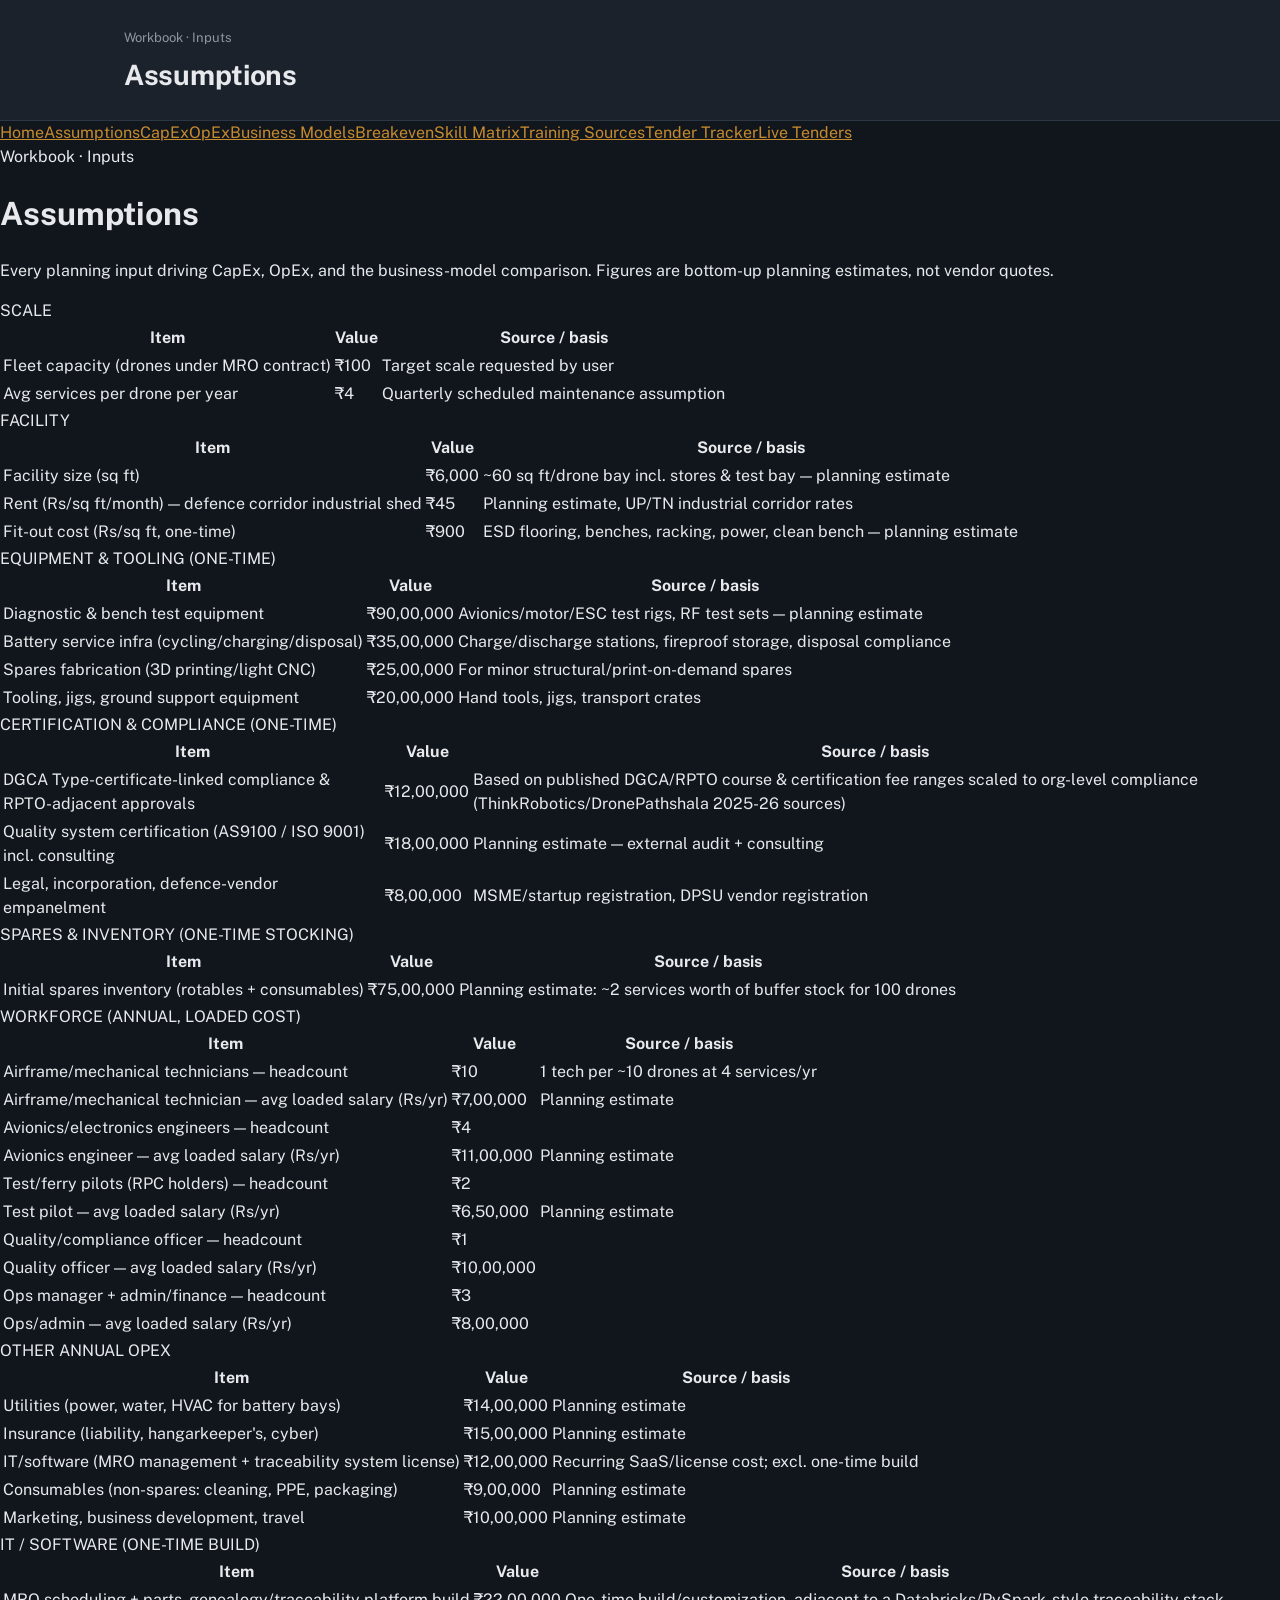
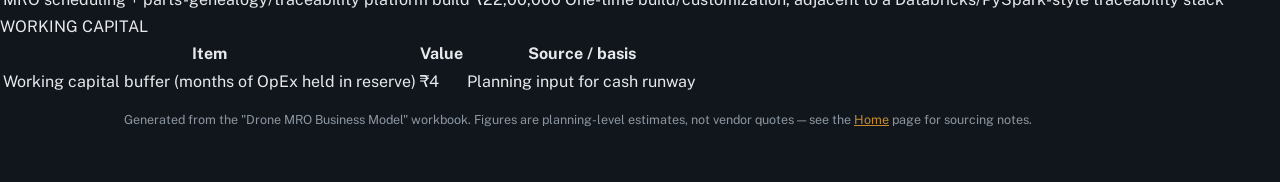
==== assumptions.html @ a05f254a "Add files via upload" ====
<!DOCTYPE html>
<html lang="en">
<head>
<meta charset="UTF-8">
<meta name="viewport" content="width=device-width, initial-scale=1.0">
<title>Assumptions — Drone MRO Business Model</title>
<link rel="preconnect" href="https://fonts.googleapis.com">
<link rel="preconnect" href="https://fonts.gstatic.com" crossorigin>
<link href="https://fonts.googleapis.com/css2?family=JetBrains+Mono:wght@400;500;700&family=Public+Sans:wght@400;500;600;700&display=swap" rel="stylesheet">
<link rel="stylesheet" href="assets/style.css">
</head>
<body>
<header class="masthead">
  <div class="masthead__inner">
    <div class="masthead__title">
      <span class="masthead__eyebrow">Workbook · Inputs</span>
      <h1>Assumptions</h1>
    </div>
  </div>
</header>
<nav class="site-nav" aria-label="Site sections">
  <div class="site-nav__inner">
    <a href="index.html">Home</a><a href="assumptions.html" class="is-current">Assumptions</a><a href="capex.html">CapEx</a><a href="opex.html">OpEx</a><a href="business-models.html">Business Models</a><a href="breakeven.html">Breakeven</a><a href="skill-matrix.html">Skill Matrix</a><a href="training-sources.html">Training Sources</a><a href="tender-tracker.html">Tender Tracker</a><a href="tenders.html">Live Tenders</a>
  </div>
</nav>
<main class="page">
<div class="page-hero">
  <span class="page-hero__eyebrow">Workbook &middot; Inputs</span>
  <h1>Assumptions</h1>
  <p>Every planning input driving CapEx, OpEx, and the business-model comparison. Figures are bottom-up planning estimates, not vendor quotes.</p>
</div>
<div class="section-heading">SCALE</div>
<div class="data-table-wrap"><table class="data-table"><thead><tr><th>Item</th><th class="num">Value</th><th>Source / basis</th></tr></thead><tbody>
<tr><td>Fleet capacity (drones under MRO contract)</td><td class="num">₹100</td><td class="note">Target scale requested by user</td></tr>
<tr><td>Avg services per drone per year</td><td class="num">₹4</td><td class="note">Quarterly scheduled maintenance assumption</td></tr>
</tbody></table></div>
<div class="section-heading">FACILITY</div>
<div class="data-table-wrap"><table class="data-table"><thead><tr><th>Item</th><th class="num">Value</th><th>Source / basis</th></tr></thead><tbody>
<tr><td>Facility size (sq ft)</td><td class="num">₹6,000</td><td class="note">~60 sq ft/drone bay incl. stores & test bay — planning estimate</td></tr>
<tr><td>Rent (Rs/sq ft/month) — defence corridor industrial shed</td><td class="num">₹45</td><td class="note">Planning estimate, UP/TN industrial corridor rates</td></tr>
<tr><td>Fit-out cost (Rs/sq ft, one-time)</td><td class="num">₹900</td><td class="note">ESD flooring, benches, racking, power, clean bench — planning estimate</td></tr>
</tbody></table></div>
<div class="section-heading">EQUIPMENT & TOOLING (ONE-TIME)</div>
<div class="data-table-wrap"><table class="data-table"><thead><tr><th>Item</th><th class="num">Value</th><th>Source / basis</th></tr></thead><tbody>
<tr><td>Diagnostic & bench test equipment</td><td class="num">₹90,00,000</td><td class="note">Avionics/motor/ESC test rigs, RF test sets — planning estimate</td></tr>
<tr><td>Battery service infra (cycling/charging/disposal)</td><td class="num">₹35,00,000</td><td class="note">Charge/discharge stations, fireproof storage, disposal compliance</td></tr>
<tr><td>Spares fabrication (3D printing/light CNC)</td><td class="num">₹25,00,000</td><td class="note">For minor structural/print-on-demand spares</td></tr>
<tr><td>Tooling, jigs, ground support equipment</td><td class="num">₹20,00,000</td><td class="note">Hand tools, jigs, transport crates</td></tr>
</tbody></table></div>
<div class="section-heading">CERTIFICATION & COMPLIANCE (ONE-TIME)</div>
<div class="data-table-wrap"><table class="data-table"><thead><tr><th>Item</th><th class="num">Value</th><th>Source / basis</th></tr></thead><tbody>
<tr><td>DGCA Type-certificate-linked compliance & RPTO-adjacent approvals</td><td class="num">₹12,00,000</td><td class="note">Based on published DGCA/RPTO course & certification fee ranges scaled to org-level compliance (ThinkRobotics/DronePathshala 2025-26 sources)</td></tr>
<tr><td>Quality system certification (AS9100 / ISO 9001) incl. consulting</td><td class="num">₹18,00,000</td><td class="note">Planning estimate — external audit + consulting</td></tr>
<tr><td>Legal, incorporation, defence-vendor empanelment</td><td class="num">₹8,00,000</td><td class="note">MSME/startup registration, DPSU vendor registration</td></tr>
</tbody></table></div>
<div class="section-heading">SPARES & INVENTORY (ONE-TIME STOCKING)</div>
<div class="data-table-wrap"><table class="data-table"><thead><tr><th>Item</th><th class="num">Value</th><th>Source / basis</th></tr></thead><tbody>
<tr><td>Initial spares inventory (rotables + consumables)</td><td class="num">₹75,00,000</td><td class="note">Planning estimate: ~2 services worth of buffer stock for 100 drones</td></tr>
</tbody></table></div>
<div class="section-heading">WORKFORCE (ANNUAL, LOADED COST)</div>
<div class="data-table-wrap"><table class="data-table"><thead><tr><th>Item</th><th class="num">Value</th><th>Source / basis</th></tr></thead><tbody>
<tr><td>Airframe/mechanical technicians — headcount</td><td class="num">₹10</td><td class="note">1 tech per ~10 drones at 4 services/yr</td></tr>
<tr><td>Airframe/mechanical technician — avg loaded salary (Rs/yr)</td><td class="num">₹7,00,000</td><td class="note">Planning estimate</td></tr>
<tr><td>Avionics/electronics engineers — headcount</td><td class="num">₹4</td><td class="note"></td></tr>
<tr><td>Avionics engineer — avg loaded salary (Rs/yr)</td><td class="num">₹11,00,000</td><td class="note">Planning estimate</td></tr>
<tr><td>Test/ferry pilots (RPC holders) — headcount</td><td class="num">₹2</td><td class="note"></td></tr>
<tr><td>Test pilot — avg loaded salary (Rs/yr)</td><td class="num">₹6,50,000</td><td class="note">Planning estimate</td></tr>
<tr><td>Quality/compliance officer — headcount</td><td class="num">₹1</td><td class="note"></td></tr>
<tr><td>Quality officer — avg loaded salary (Rs/yr)</td><td class="num">₹10,00,000</td><td class="note"></td></tr>
<tr><td>Ops manager + admin/finance — headcount</td><td class="num">₹3</td><td class="note"></td></tr>
<tr><td>Ops/admin — avg loaded salary (Rs/yr)</td><td class="num">₹8,00,000</td><td class="note"></td></tr>
</tbody></table></div>
<div class="section-heading">OTHER ANNUAL OPEX</div>
<div class="data-table-wrap"><table class="data-table"><thead><tr><th>Item</th><th class="num">Value</th><th>Source / basis</th></tr></thead><tbody>
<tr><td>Utilities (power, water, HVAC for battery bays)</td><td class="num">₹14,00,000</td><td class="note">Planning estimate</td></tr>
<tr><td>Insurance (liability, hangarkeeper's, cyber)</td><td class="num">₹15,00,000</td><td class="note">Planning estimate</td></tr>
<tr><td>IT/software (MRO management + traceability system license)</td><td class="num">₹12,00,000</td><td class="note">Recurring SaaS/license cost; excl. one-time build</td></tr>
<tr><td>Consumables (non-spares: cleaning, PPE, packaging)</td><td class="num">₹9,00,000</td><td class="note">Planning estimate</td></tr>
<tr><td>Marketing, business development, travel</td><td class="num">₹10,00,000</td><td class="note">Planning estimate</td></tr>
</tbody></table></div>
<div class="section-heading">IT / SOFTWARE (ONE-TIME BUILD)</div>
<div class="data-table-wrap"><table class="data-table"><thead><tr><th>Item</th><th class="num">Value</th><th>Source / basis</th></tr></thead><tbody>
<tr><td>MRO scheduling + parts-genealogy/traceability platform build</td><td class="num">₹22,00,000</td><td class="note">One-time build/customization, adjacent to a Databricks/PySpark-style traceability stack</td></tr>
</tbody></table></div>
<div class="section-heading">WORKING CAPITAL</div>
<div class="data-table-wrap"><table class="data-table"><thead><tr><th>Item</th><th class="num">Value</th><th>Source / basis</th></tr></thead><tbody>
<tr><td>Working capital buffer (months of OpEx held in reserve)</td><td class="num">₹4</td><td class="note">Planning input for cash runway</td></tr>
</tbody></table></div>
</main>
<footer class="site-footer">
  <p>Generated from the "Drone MRO Business Model" workbook. Figures are planning-level estimates, not vendor quotes &mdash; see the <a href="index.html">Home</a> page for sourcing notes.</p>
</footer>
</body>
</html>
---- assets/style.css ----
:root {
  --bg: #10161C;
  --panel: #1B222B;
  --panel-raised: #212A34;
  --border: #2C3743;
  --text: #E7E9EC;
  --text-muted: #8D96A0;
  --amber: #C68A2E;
  --amber-soft: rgba(198, 138, 46, 0.14);
  --teal: #3E8073;
  --teal-soft: rgba(62, 128, 115, 0.16);
  --coral: #B85450;
  --coral-soft: rgba(184, 84, 80, 0.16);
  --font-body: 'Public Sans', -apple-system, sans-serif;
  --font-mono: 'JetBrains Mono', ui-monospace, monospace;
  --radius: 4px;
}

* { box-sizing: border-box; }

@media (prefers-reduced-motion: reduce) {
  * { animation: none !important; transition: none !important; }
}

body {
  margin: 0;
  background: var(--bg);
  color: var(--text);
  font-family: var(--font-body);
  line-height: 1.5;
  -webkit-font-smoothing: antialiased;
}

a { color: var(--amber); }
a:focus-visible, button:focus-visible, input:focus-visible {
  outline: 2px solid var(--amber);
  outline-offset: 2px;
}

/* Masthead */
.masthead {
  border-bottom: 1px solid var(--border);
  background: var(--panel);
}
.masthead__inner {
  max-width: 1080px;
  margin: 0 auto;
  padding: 28px 24px 24px;
  display: flex;
  justify-content: space-between;
  align-items: flex-end;
  flex-wrap: wrap;
  gap: 12px;
}
.masthead__eyebrow {
  display: block;
  font-size: 13px;
  color: var(--text-muted);
  margin-bottom: 6px;
}
.masthead h1 {
  margin: 0;
  font-size: 28px;
  font-weight: 700;
  letter-spacing: -0.01em;
}
.masthead__sync {
  text-align: right;
  font-family: var(--font-mono);
}
.masthead__sync-label {
  display: block;
  font-size: 11px;
  color: var(--text-muted);
}
.masthead__sync-value {
  font-size: 14px;
  color: var(--text);
}

/* Counts */
.counts { background: var(--bg); }
.counts__inner {
  max-width: 1080px;
  margin: 0 auto;
  padding: 24px 24px 8px;
  display: grid;
  grid-template-columns: repeat(3, 1fr);
  gap: 16px;
}
.count-block {
  background: var(--panel);
  border: 1px solid var(--border);
  border-radius: var(--radius);
  padding: 18px 20px;
  border-left: 3px solid var(--border);
}
.count-block--amber { border-left-color: var(--amber); }
.count-block--coral { border-left-color: var(--coral); }
.count-block__number {
  display: block;
  font-family: var(--font-mono);
  font-size: 34px;
  font-weight: 700;
  line-height: 1;
}
.count-block__label {
  display: block;
  margin-top: 6px;
  font-size: 13px;
  color: var(--text-muted);
}

/* Board */
.board {
  max-width: 1080px;
  margin: 0 auto;
  padding: 16px 24px 48px;
}
.board__controls {
  display: flex;
  gap: 12px;
  flex-wrap: wrap;
  margin: 16px 0;
}
.board__search {
  flex: 1 1 260px;
  background: var(--panel);
  border: 1px solid var(--border);
  border-radius: var(--radius);
  color: var(--text);
  padding: 10px 12px;
  font-family: var(--font-body);
  font-size: 14px;
}
.board__search::placeholder { color: var(--text-muted); }
.board__filters {
  display: flex;
  gap: 6px;
}
.filter-btn {
  background: var(--panel);
  border: 1px solid var(--border);
  color: var(--text-muted);
  border-radius: var(--radius);
  padding: 9px 14px;
  font-family: var(--font-body);
  font-size: 13px;
  cursor: pointer;
}
.filter-btn:hover { color: var(--text); }
.filter-btn.is-active {
  background: var(--amber-soft);
  border-color: var(--amber);
  color: var(--amber);
}

.board__table-wrap {
  background: var(--panel);
  border: 1px solid var(--border);
  border-radius: var(--radius);
  overflow: hidden;
}
.board__table {
  width: 100%;
  border-collapse: collapse;
  font-size: 14px;
}
.board__table thead th {
  text-align: left;
  font-weight: 600;
  color: var(--text-muted);
  font-size: 12px;
  padding: 12px 16px;
  border-bottom: 1px solid var(--border);
  background: var(--panel-raised);
}
.board__table tbody td {
  padding: 14px 16px;
  border-bottom: 1px solid var(--border);
  vertical-align: top;
}
.board__table tbody tr:last-child td { border-bottom: none; }
.board__table tbody tr:hover { background: var(--panel-raised); }

.status-dot {
  display: inline-flex;
  align-items: center;
  gap: 7px;
  font-size: 12px;
  font-family: var(--font-mono);
}
.status-dot::before {
  content: "";
  width: 8px;
  height: 8px;
  border-radius: 50%;
  background: var(--text-muted);
}
.status-dot--active::before { background: var(--teal); }
.status-dot--active { color: var(--teal); }
.status-dot--closing-soon::before { background: var(--coral); }
.status-dot--closing-soon { color: var(--coral); }
.status-dot--closed::before { background: var(--text-muted); }
.status-dot--closed { color: var(--text-muted); }

.tender-id { font-family: var(--font-mono); font-size: 13px; color: var(--text-muted); }
.tender-title { font-weight: 500; }
.tender-closes { font-family: var(--font-mono); font-size: 13px; }
.tender-link { font-family: var(--font-mono); font-size: 12px; }

.empty-state {
  padding: 48px 24px;
  text-align: center;
}
.empty-state__title { font-weight: 600; margin: 0 0 6px; }
.empty-state__body { color: var(--text-muted); margin: 0; font-size: 14px; }
.empty-state code {
  font-family: var(--font-mono);
  background: var(--panel-raised);
  padding: 2px 6px;
  border-radius: 3px;
}

.site-footer {
  max-width: 1080px;
  margin: 0 auto;
  padding: 0 24px 40px;
  color: var(--text-muted);
  font-size: 12.5px;
  line-height: 1.6;
}

/* Mobile */
@media (max-width: 720px) {
  .counts__inner { grid-template-columns: 1fr; }
  .board__table thead { display: none; }
  .board__table, .board__table tbody, .board__table tr, .board__table td {
    display: block;
    width: 100%;
  }
  .board__table tbody tr {
    padding: 14px 16px;
    border-bottom: 1px solid var(--border);
  }
  .board__table tbody td {
    border-bottom: none;
    padding: 4px 0;
  }
  .board__table tbody td::before {
    content: attr(data-label);
    display: block;
    font-size: 11px;
    color: var(--text-muted);
    margin-bottom: 2px;
  }
}
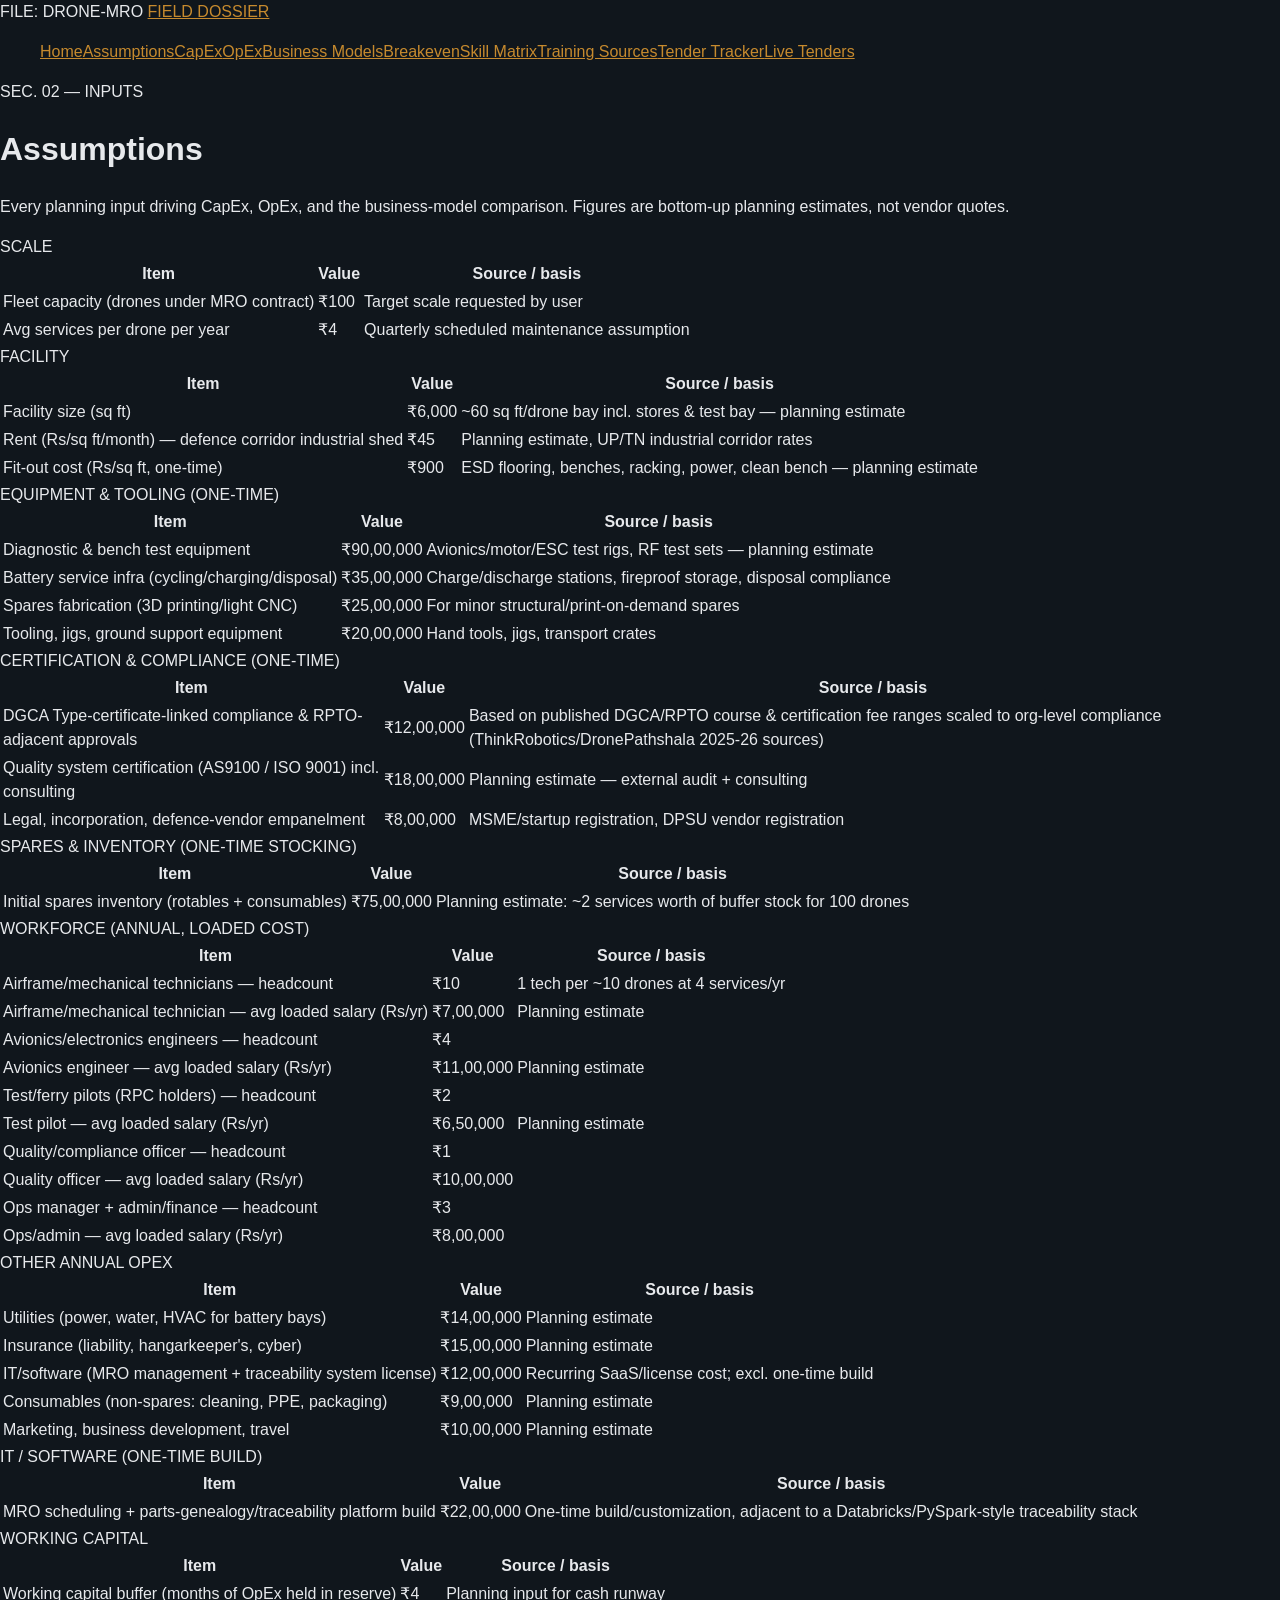
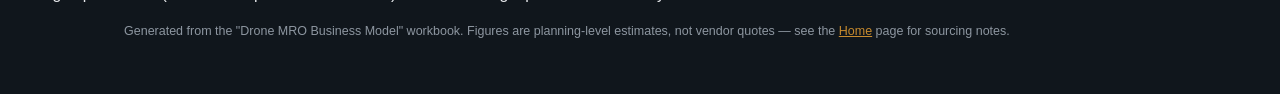
==== commit bd6bad48: "Add files via upload" ====
--- a/assumptions.html
+++ b/assumptions.html
@@ -3,29 +3,27 @@
 <head>
 <meta charset="UTF-8">
 <meta name="viewport" content="width=device-width, initial-scale=1.0">
-<title>Assumptions — Drone MRO Business Model</title>
+<title>Assumptions — Drone MRO Field Dossier</title>
 <link rel="preconnect" href="https://fonts.googleapis.com">
 <link rel="preconnect" href="https://fonts.gstatic.com" crossorigin>
-<link href="https://fonts.googleapis.com/css2?family=JetBrains+Mono:wght@400;500;700&family=Public+Sans:wght@400;500;600;700&display=swap" rel="stylesheet">
+<link href="https://fonts.googleapis.com/css2?family=Space+Mono:wght@400;700&family=Source+Serif+4:wght@400;500;600;700&display=swap" rel="stylesheet">
 <link rel="stylesheet" href="assets/style.css">
 </head>
 <body>
-<header class="masthead">
-  <div class="masthead__inner">
-    <div class="masthead__title">
-      <span class="masthead__eyebrow">Workbook · Inputs</span>
-      <h1>Assumptions</h1>
-    </div>
+<div class="shell">
+<aside class="sidebar">
+  <div class="brand">
+    <span class="brand__eyebrow">FILE: DRONE-MRO</span>
+    <a href="index.html" class="brand__name">FIELD DOSSIER</a>
   </div>
-</header>
-<nav class="site-nav" aria-label="Site sections">
-  <div class="site-nav__inner">
+  <ul class="navlist">
     <a href="index.html">Home</a><a href="assumptions.html" class="is-current">Assumptions</a><a href="capex.html">CapEx</a><a href="opex.html">OpEx</a><a href="business-models.html">Business Models</a><a href="breakeven.html">Breakeven</a><a href="skill-matrix.html">Skill Matrix</a><a href="training-sources.html">Training Sources</a><a href="tender-tracker.html">Tender Tracker</a><a href="tenders.html">Live Tenders</a>
-  </div>
-</nav>
-<main class="page">
+  </ul>
+</aside>
+  <div class="main-wrap">
+    <main class="page">
 <div class="page-hero">
-  <span class="page-hero__eyebrow">Workbook &middot; Inputs</span>
+  <span class="page-hero__eyebrow">SEC. 02 &mdash; INPUTS</span>
   <h1>Assumptions</h1>
   <p>Every planning input driving CapEx, OpEx, and the business-model comparison. Figures are bottom-up planning estimates, not vendor quotes.</p>
 </div>
@@ -86,9 +84,11 @@
 <div class="data-table-wrap"><table class="data-table"><thead><tr><th>Item</th><th class="num">Value</th><th>Source / basis</th></tr></thead><tbody>
 <tr><td>Working capital buffer (months of OpEx held in reserve)</td><td class="num">₹4</td><td class="note">Planning input for cash runway</td></tr>
 </tbody></table></div>
-</main>
-<footer class="site-footer">
+    </main>
+    <footer class="site-footer">
   <p>Generated from the "Drone MRO Business Model" workbook. Figures are planning-level estimates, not vendor quotes &mdash; see the <a href="index.html">Home</a> page for sourcing notes.</p>
 </footer>
+  </div>
+</div>
 </body>
 </html>
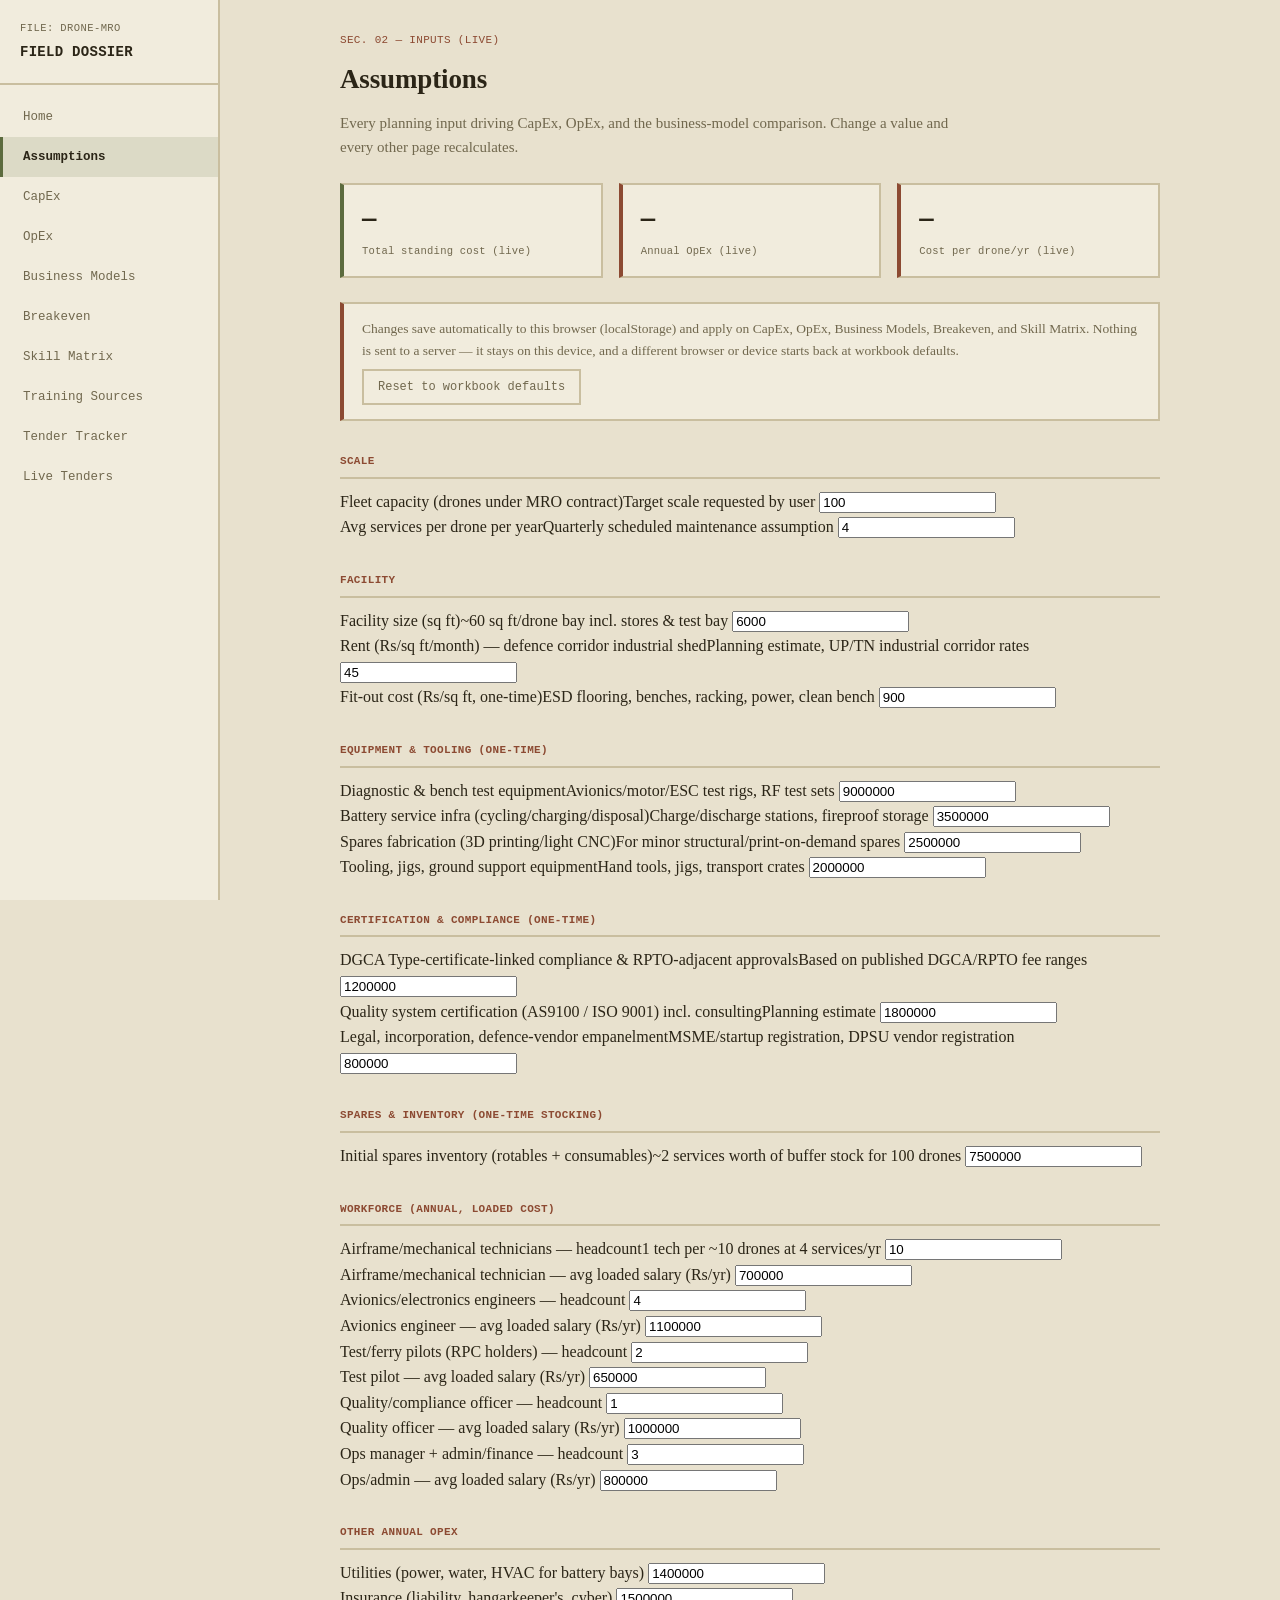
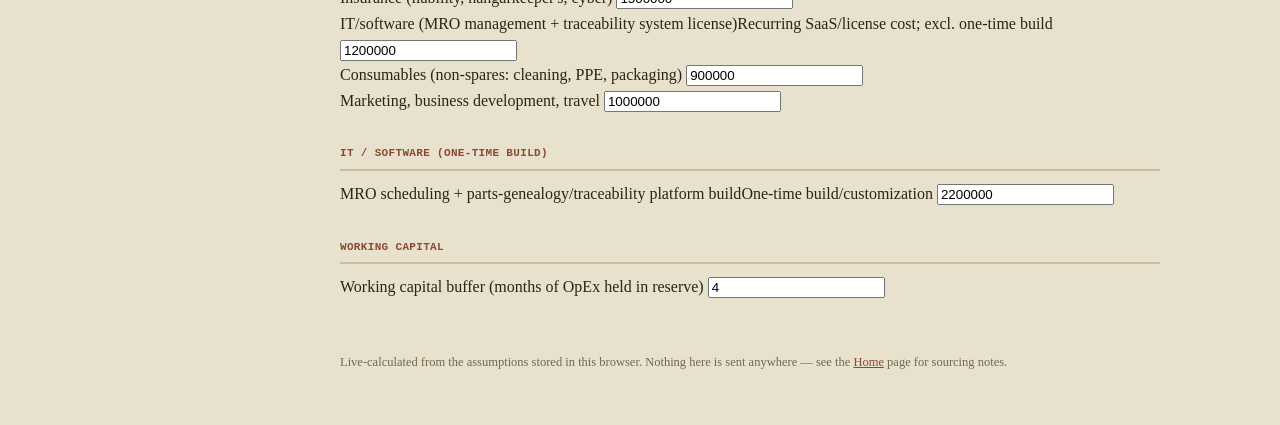
==== commit 1f567988: "Add files via upload" ====
--- a/assumptions.html
+++ b/assumptions.html
@@ -9,7 +9,7 @@
 <link href="https://fonts.googleapis.com/css2?family=Space+Mono:wght@400;700&family=Source+Serif+4:wght@400;500;600;700&display=swap" rel="stylesheet">
 <link rel="stylesheet" href="assets/style.css">
 </head>
-<body>
+<body data-page="assumptions">
 <div class="shell">
 <aside class="sidebar">
   <div class="brand">
@@ -23,72 +23,158 @@
   <div class="main-wrap">
     <main class="page">
 <div class="page-hero">
-  <span class="page-hero__eyebrow">SEC. 02 &mdash; INPUTS</span>
+  <span class="page-hero__eyebrow">SEC. 02 — INPUTS (LIVE)</span>
   <h1>Assumptions</h1>
-  <p>Every planning input driving CapEx, OpEx, and the business-model comparison. Figures are bottom-up planning estimates, not vendor quotes.</p>
+  <p>Every planning input driving CapEx, OpEx, and the business-model comparison. Change a value and every other page recalculates.</p>
 </div>
+
+<div class="metric-strip">
+  <div class="metric">
+    <span class="metric__value" id="previewStanding">&mdash;</span>
+    <span class="metric__label">Total standing cost (live)</span>
+  </div>
+  <div class="metric metric--teal">
+    <span class="metric__value" id="previewOpex">&mdash;</span>
+    <span class="metric__label">Annual OpEx (live)</span>
+  </div>
+  <div class="metric metric--coral">
+    <span class="metric__value" id="previewPerDrone">&mdash;</span>
+    <span class="metric__label">Cost per drone/yr (live)</span>
+  </div>
+</div>
+
+<div class="callout">
+  <p>Changes save automatically to this browser (localStorage) and apply on CapEx, OpEx, Business Models, Breakeven, and Skill Matrix. Nothing is sent to a server &mdash; it stays on this device, and a different browser or device starts back at workbook defaults.</p>
+  <p><button id="resetBtn" class="filter-btn" type="button">Reset to workbook defaults</button></p>
+</div>
+
 <div class="section-heading">SCALE</div>
-<div class="data-table-wrap"><table class="data-table"><thead><tr><th>Item</th><th class="num">Value</th><th>Source / basis</th></tr></thead><tbody>
-<tr><td>Fleet capacity (drones under MRO contract)</td><td class="num">₹100</td><td class="note">Target scale requested by user</td></tr>
-<tr><td>Avg services per drone per year</td><td class="num">₹4</td><td class="note">Quarterly scheduled maintenance assumption</td></tr>
-</tbody></table></div>
-<div class="section-heading">FACILITY</div>
-<div class="data-table-wrap"><table class="data-table"><thead><tr><th>Item</th><th class="num">Value</th><th>Source / basis</th></tr></thead><tbody>
-<tr><td>Facility size (sq ft)</td><td class="num">₹6,000</td><td class="note">~60 sq ft/drone bay incl. stores & test bay — planning estimate</td></tr>
-<tr><td>Rent (Rs/sq ft/month) — defence corridor industrial shed</td><td class="num">₹45</td><td class="note">Planning estimate, UP/TN industrial corridor rates</td></tr>
-<tr><td>Fit-out cost (Rs/sq ft, one-time)</td><td class="num">₹900</td><td class="note">ESD flooring, benches, racking, power, clean bench — planning estimate</td></tr>
-</tbody></table></div>
-<div class="section-heading">EQUIPMENT & TOOLING (ONE-TIME)</div>
-<div class="data-table-wrap"><table class="data-table"><thead><tr><th>Item</th><th class="num">Value</th><th>Source / basis</th></tr></thead><tbody>
-<tr><td>Diagnostic & bench test equipment</td><td class="num">₹90,00,000</td><td class="note">Avionics/motor/ESC test rigs, RF test sets — planning estimate</td></tr>
-<tr><td>Battery service infra (cycling/charging/disposal)</td><td class="num">₹35,00,000</td><td class="note">Charge/discharge stations, fireproof storage, disposal compliance</td></tr>
-<tr><td>Spares fabrication (3D printing/light CNC)</td><td class="num">₹25,00,000</td><td class="note">For minor structural/print-on-demand spares</td></tr>
-<tr><td>Tooling, jigs, ground support equipment</td><td class="num">₹20,00,000</td><td class="note">Hand tools, jigs, transport crates</td></tr>
-</tbody></table></div>
-<div class="section-heading">CERTIFICATION & COMPLIANCE (ONE-TIME)</div>
-<div class="data-table-wrap"><table class="data-table"><thead><tr><th>Item</th><th class="num">Value</th><th>Source / basis</th></tr></thead><tbody>
-<tr><td>DGCA Type-certificate-linked compliance & RPTO-adjacent approvals</td><td class="num">₹12,00,000</td><td class="note">Based on published DGCA/RPTO course & certification fee ranges scaled to org-level compliance (ThinkRobotics/DronePathshala 2025-26 sources)</td></tr>
-<tr><td>Quality system certification (AS9100 / ISO 9001) incl. consulting</td><td class="num">₹18,00,000</td><td class="note">Planning estimate — external audit + consulting</td></tr>
-<tr><td>Legal, incorporation, defence-vendor empanelment</td><td class="num">₹8,00,000</td><td class="note">MSME/startup registration, DPSU vendor registration</td></tr>
-</tbody></table></div>
-<div class="section-heading">SPARES & INVENTORY (ONE-TIME STOCKING)</div>
-<div class="data-table-wrap"><table class="data-table"><thead><tr><th>Item</th><th class="num">Value</th><th>Source / basis</th></tr></thead><tbody>
-<tr><td>Initial spares inventory (rotables + consumables)</td><td class="num">₹75,00,000</td><td class="note">Planning estimate: ~2 services worth of buffer stock for 100 drones</td></tr>
-</tbody></table></div>
-<div class="section-heading">WORKFORCE (ANNUAL, LOADED COST)</div>
-<div class="data-table-wrap"><table class="data-table"><thead><tr><th>Item</th><th class="num">Value</th><th>Source / basis</th></tr></thead><tbody>
-<tr><td>Airframe/mechanical technicians — headcount</td><td class="num">₹10</td><td class="note">1 tech per ~10 drones at 4 services/yr</td></tr>
-<tr><td>Airframe/mechanical technician — avg loaded salary (Rs/yr)</td><td class="num">₹7,00,000</td><td class="note">Planning estimate</td></tr>
-<tr><td>Avionics/electronics engineers — headcount</td><td class="num">₹4</td><td class="note"></td></tr>
-<tr><td>Avionics engineer — avg loaded salary (Rs/yr)</td><td class="num">₹11,00,000</td><td class="note">Planning estimate</td></tr>
-<tr><td>Test/ferry pilots (RPC holders) — headcount</td><td class="num">₹2</td><td class="note"></td></tr>
-<tr><td>Test pilot — avg loaded salary (Rs/yr)</td><td class="num">₹6,50,000</td><td class="note">Planning estimate</td></tr>
-<tr><td>Quality/compliance officer — headcount</td><td class="num">₹1</td><td class="note"></td></tr>
-<tr><td>Quality officer — avg loaded salary (Rs/yr)</td><td class="num">₹10,00,000</td><td class="note"></td></tr>
-<tr><td>Ops manager + admin/finance — headcount</td><td class="num">₹3</td><td class="note"></td></tr>
-<tr><td>Ops/admin — avg loaded salary (Rs/yr)</td><td class="num">₹8,00,000</td><td class="note"></td></tr>
-</tbody></table></div>
-<div class="section-heading">OTHER ANNUAL OPEX</div>
-<div class="data-table-wrap"><table class="data-table"><thead><tr><th>Item</th><th class="num">Value</th><th>Source / basis</th></tr></thead><tbody>
-<tr><td>Utilities (power, water, HVAC for battery bays)</td><td class="num">₹14,00,000</td><td class="note">Planning estimate</td></tr>
-<tr><td>Insurance (liability, hangarkeeper's, cyber)</td><td class="num">₹15,00,000</td><td class="note">Planning estimate</td></tr>
-<tr><td>IT/software (MRO management + traceability system license)</td><td class="num">₹12,00,000</td><td class="note">Recurring SaaS/license cost; excl. one-time build</td></tr>
-<tr><td>Consumables (non-spares: cleaning, PPE, packaging)</td><td class="num">₹9,00,000</td><td class="note">Planning estimate</td></tr>
-<tr><td>Marketing, business development, travel</td><td class="num">₹10,00,000</td><td class="note">Planning estimate</td></tr>
-</tbody></table></div>
-<div class="section-heading">IT / SOFTWARE (ONE-TIME BUILD)</div>
-<div class="data-table-wrap"><table class="data-table"><thead><tr><th>Item</th><th class="num">Value</th><th>Source / basis</th></tr></thead><tbody>
-<tr><td>MRO scheduling + parts-genealogy/traceability platform build</td><td class="num">₹22,00,000</td><td class="note">One-time build/customization, adjacent to a Databricks/PySpark-style traceability stack</td></tr>
-</tbody></table></div>
-<div class="section-heading">WORKING CAPITAL</div>
-<div class="data-table-wrap"><table class="data-table"><thead><tr><th>Item</th><th class="num">Value</th><th>Source / basis</th></tr></thead><tbody>
-<tr><td>Working capital buffer (months of OpEx held in reserve)</td><td class="num">₹4</td><td class="note">Planning input for cash runway</td></tr>
-</tbody></table></div>
+    <div class="field-group">
+      <div class="field-row">
+        <label for="capacity">Fleet capacity (drones under MRO contract)<span class="field-note">Target scale requested by user</span></label>
+        <input type="number" id="capacity" data-key="capacity" value="100" step="any">
+      </div><div class="field-row">
+        <label for="servicesPerYear">Avg services per drone per year<span class="field-note">Quarterly scheduled maintenance assumption</span></label>
+        <input type="number" id="servicesPerYear" data-key="servicesPerYear" value="4" step="any">
+      </div>
+    </div><div class="section-heading">FACILITY</div>
+    <div class="field-group">
+      <div class="field-row">
+        <label for="facilitySqft">Facility size (sq ft)<span class="field-note">~60 sq ft/drone bay incl. stores & test bay</span></label>
+        <input type="number" id="facilitySqft" data-key="facilitySqft" value="6000" step="any">
+      </div><div class="field-row">
+        <label for="rentPsf">Rent (Rs/sq ft/month) — defence corridor industrial shed<span class="field-note">Planning estimate, UP/TN industrial corridor rates</span></label>
+        <input type="number" id="rentPsf" data-key="rentPsf" value="45" step="any">
+      </div><div class="field-row">
+        <label for="fitoutPsf">Fit-out cost (Rs/sq ft, one-time)<span class="field-note">ESD flooring, benches, racking, power, clean bench</span></label>
+        <input type="number" id="fitoutPsf" data-key="fitoutPsf" value="900" step="any">
+      </div>
+    </div><div class="section-heading">EQUIPMENT & TOOLING (ONE-TIME)</div>
+    <div class="field-group">
+      <div class="field-row">
+        <label for="diagEquip">Diagnostic & bench test equipment<span class="field-note">Avionics/motor/ESC test rigs, RF test sets</span></label>
+        <input type="number" id="diagEquip" data-key="diagEquip" value="9000000" step="any">
+      </div><div class="field-row">
+        <label for="batteryInfra">Battery service infra (cycling/charging/disposal)<span class="field-note">Charge/discharge stations, fireproof storage</span></label>
+        <input type="number" id="batteryInfra" data-key="batteryInfra" value="3500000" step="any">
+      </div><div class="field-row">
+        <label for="sparesFab">Spares fabrication (3D printing/light CNC)<span class="field-note">For minor structural/print-on-demand spares</span></label>
+        <input type="number" id="sparesFab" data-key="sparesFab" value="2500000" step="any">
+      </div><div class="field-row">
+        <label for="tooling">Tooling, jigs, ground support equipment<span class="field-note">Hand tools, jigs, transport crates</span></label>
+        <input type="number" id="tooling" data-key="tooling" value="2000000" step="any">
+      </div>
+    </div><div class="section-heading">CERTIFICATION & COMPLIANCE (ONE-TIME)</div>
+    <div class="field-group">
+      <div class="field-row">
+        <label for="dgcaCert">DGCA Type-certificate-linked compliance & RPTO-adjacent approvals<span class="field-note">Based on published DGCA/RPTO fee ranges</span></label>
+        <input type="number" id="dgcaCert" data-key="dgcaCert" value="1200000" step="any">
+      </div><div class="field-row">
+        <label for="qualityCert">Quality system certification (AS9100 / ISO 9001) incl. consulting<span class="field-note">Planning estimate</span></label>
+        <input type="number" id="qualityCert" data-key="qualityCert" value="1800000" step="any">
+      </div><div class="field-row">
+        <label for="legal">Legal, incorporation, defence-vendor empanelment<span class="field-note">MSME/startup registration, DPSU vendor registration</span></label>
+        <input type="number" id="legal" data-key="legal" value="800000" step="any">
+      </div>
+    </div><div class="section-heading">SPARES & INVENTORY (ONE-TIME STOCKING)</div>
+    <div class="field-group">
+      <div class="field-row">
+        <label for="sparesStock">Initial spares inventory (rotables + consumables)<span class="field-note">~2 services worth of buffer stock for 100 drones</span></label>
+        <input type="number" id="sparesStock" data-key="sparesStock" value="7500000" step="any">
+      </div>
+    </div><div class="section-heading">WORKFORCE (ANNUAL, LOADED COST)</div>
+    <div class="field-group">
+      <div class="field-row">
+        <label for="techHc">Airframe/mechanical technicians — headcount<span class="field-note">1 tech per ~10 drones at 4 services/yr</span></label>
+        <input type="number" id="techHc" data-key="techHc" value="10" step="any">
+      </div><div class="field-row">
+        <label for="techSal">Airframe/mechanical technician — avg loaded salary (Rs/yr)</label>
+        <input type="number" id="techSal" data-key="techSal" value="700000" step="any">
+      </div><div class="field-row">
+        <label for="avionicsHc">Avionics/electronics engineers — headcount</label>
+        <input type="number" id="avionicsHc" data-key="avionicsHc" value="4" step="any">
+      </div><div class="field-row">
+        <label for="avionicsSal">Avionics engineer — avg loaded salary (Rs/yr)</label>
+        <input type="number" id="avionicsSal" data-key="avionicsSal" value="1100000" step="any">
+      </div><div class="field-row">
+        <label for="pilotHc">Test/ferry pilots (RPC holders) — headcount</label>
+        <input type="number" id="pilotHc" data-key="pilotHc" value="2" step="any">
+      </div><div class="field-row">
+        <label for="pilotSal">Test pilot — avg loaded salary (Rs/yr)</label>
+        <input type="number" id="pilotSal" data-key="pilotSal" value="650000" step="any">
+      </div><div class="field-row">
+        <label for="qaHc">Quality/compliance officer — headcount</label>
+        <input type="number" id="qaHc" data-key="qaHc" value="1" step="any">
+      </div><div class="field-row">
+        <label for="qaSal">Quality officer — avg loaded salary (Rs/yr)</label>
+        <input type="number" id="qaSal" data-key="qaSal" value="1000000" step="any">
+      </div><div class="field-row">
+        <label for="adminHc">Ops manager + admin/finance — headcount</label>
+        <input type="number" id="adminHc" data-key="adminHc" value="3" step="any">
+      </div><div class="field-row">
+        <label for="adminSal">Ops/admin — avg loaded salary (Rs/yr)</label>
+        <input type="number" id="adminSal" data-key="adminSal" value="800000" step="any">
+      </div>
+    </div><div class="section-heading">OTHER ANNUAL OPEX</div>
+    <div class="field-group">
+      <div class="field-row">
+        <label for="utilities">Utilities (power, water, HVAC for battery bays)</label>
+        <input type="number" id="utilities" data-key="utilities" value="1400000" step="any">
+      </div><div class="field-row">
+        <label for="insurance">Insurance (liability, hangarkeeper's, cyber)</label>
+        <input type="number" id="insurance" data-key="insurance" value="1500000" step="any">
+      </div><div class="field-row">
+        <label for="itLicense">IT/software (MRO management + traceability system license)<span class="field-note">Recurring SaaS/license cost; excl. one-time build</span></label>
+        <input type="number" id="itLicense" data-key="itLicense" value="1200000" step="any">
+      </div><div class="field-row">
+        <label for="consumables">Consumables (non-spares: cleaning, PPE, packaging)</label>
+        <input type="number" id="consumables" data-key="consumables" value="900000" step="any">
+      </div><div class="field-row">
+        <label for="marketing">Marketing, business development, travel</label>
+        <input type="number" id="marketing" data-key="marketing" value="1000000" step="any">
+      </div>
+    </div><div class="section-heading">IT / SOFTWARE (ONE-TIME BUILD)</div>
+    <div class="field-group">
+      <div class="field-row">
+        <label for="itBuild">MRO scheduling + parts-genealogy/traceability platform build<span class="field-note">One-time build/customization</span></label>
+        <input type="number" id="itBuild" data-key="itBuild" value="2200000" step="any">
+      </div>
+    </div><div class="section-heading">WORKING CAPITAL</div>
+    <div class="field-group">
+      <div class="field-row">
+        <label for="wcMonths">Working capital buffer (months of OpEx held in reserve)</label>
+        <input type="number" id="wcMonths" data-key="wcMonths" value="4" step="any">
+      </div>
+    </div>
+
     </main>
     <footer class="site-footer">
-  <p>Generated from the "Drone MRO Business Model" workbook. Figures are planning-level estimates, not vendor quotes &mdash; see the <a href="index.html">Home</a> page for sourcing notes.</p>
+  <p>Live-calculated from the assumptions stored in this browser. Nothing here is sent anywhere &mdash; see the <a href="index.html">Home</a> page for sourcing notes.</p>
 </footer>
   </div>
 </div>
+<script src="assets/model.js"></script>
+<script src="assets/render.js"></script>
+
 </body>
 </html>
--- a/assets/style.css
+++ b/assets/style.css
@@ -1,19 +1,18 @@
 :root {
-  --bg: #10161C;
-  --panel: #1B222B;
-  --panel-raised: #212A34;
-  --border: #2C3743;
-  --text: #E7E9EC;
-  --text-muted: #8D96A0;
-  --amber: #C68A2E;
-  --amber-soft: rgba(198, 138, 46, 0.14);
-  --teal: #3E8073;
-  --teal-soft: rgba(62, 128, 115, 0.16);
-  --coral: #B85450;
-  --coral-soft: rgba(184, 84, 80, 0.16);
-  --font-body: 'Public Sans', -apple-system, sans-serif;
-  --font-mono: 'JetBrains Mono', ui-monospace, monospace;
-  --radius: 4px;
+  --bg: #E8E1CE;
+  --panel: #F1ECDD;
+  --panel-raised: #DAD2B4;
+  --border: #C9BE9F;
+  --text: #2B2517;
+  --text-muted: #71684E;
+  --olive: #5C6B3E;
+  --olive-soft: rgba(92, 107, 62, 0.14);
+  --brick: #8C4A32;
+  --brick-soft: rgba(140, 74, 50, 0.14);
+  --font-body: 'Source Serif 4', Georgia, serif;
+  --font-mono: 'Space Mono', ui-monospace, monospace;
+  --radius: 2px;
+  --sidebar-w: 220px;
 }
 
 * { box-sizing: border-box; }
@@ -27,231 +26,362 @@
   background: var(--bg);
   color: var(--text);
   font-family: var(--font-body);
-  line-height: 1.5;
+  line-height: 1.6;
   -webkit-font-smoothing: antialiased;
 }
 
-a { color: var(--amber); }
+a { color: var(--brick); }
 a:focus-visible, button:focus-visible, input:focus-visible {
-  outline: 2px solid var(--amber);
+  outline: 2px solid var(--olive);
   outline-offset: 2px;
 }
 
-/* Masthead */
-.masthead {
+.shell {
+  display: flex;
+  min-height: 100vh;
+  align-items: flex-start;
+}
+
+.sidebar {
+  width: var(--sidebar-w);
+  flex-shrink: 0;
+  background: var(--panel);
+  border-right: 2px solid var(--border);
+  padding: 20px 0;
+  position: sticky;
+  top: 0;
+  height: 100vh;
+  overflow-y: auto;
+}
+.brand {
+  padding: 0 20px 20px;
+  border-bottom: 2px solid var(--border);
+  margin-bottom: 12px;
+}
+.brand__eyebrow {
+  display: block;
+  font-family: var(--font-mono);
+  font-size: 10.5px;
+  color: var(--text-muted);
+  letter-spacing: 0.04em;
+  margin-bottom: 4px;
+}
+.brand__name {
+  font-family: var(--font-mono);
+  font-weight: 700;
+  font-size: 14px;
+  letter-spacing: 0.02em;
+  color: var(--text);
+  text-decoration: none;
+  display: block;
+}
+.navlist {
+  list-style: none;
+  margin: 0;
+  padding: 0;
+  font-family: var(--font-mono);
+}
+.navlist a {
+  display: block;
+  padding: 10px 20px;
+  font-size: 12.5px;
+  color: var(--text-muted);
+  text-decoration: none;
+  border-left: 3px solid transparent;
+}
+.navlist a:hover { color: var(--text); }
+.navlist a.is-current {
+  color: var(--text);
+  background: var(--olive-soft);
+  border-left-color: var(--olive);
+  font-weight: 700;
+}
+
+.main-wrap { flex: 1; min-width: 0; }
+
+.page {
+  max-width: 900px;
+  margin: 0 auto;
+  padding: 32px 40px 24px;
+}
+.page-hero__eyebrow {
+  display: block;
+  font-family: var(--font-mono);
+  font-size: 11px;
+  color: var(--brick);
+  letter-spacing: 0.03em;
+  margin-bottom: 8px;
+}
+.page-hero h1 {
+  margin: 0 0 10px;
+  font-size: 27px;
+  font-weight: 700;
+  letter-spacing: -0.005em;
+  color: var(--text);
+}
+.page-hero p {
+  margin: 0;
+  color: var(--text-muted);
+  max-width: 620px;
+  font-size: 15px;
+}
+
+.metric-strip {
+  display: grid;
+  grid-template-columns: repeat(auto-fit, minmax(180px, 1fr));
+  gap: 16px;
+  margin: 24px 0;
+}
+.metric {
+  background: var(--panel);
+  border: 2px solid var(--border);
+  border-left: 4px solid var(--olive);
+  border-radius: 0;
+  padding: 16px 18px;
+}
+.metric--teal, .metric--coral { border-left-color: var(--brick); }
+.metric__value {
+  display: block;
+  font-family: var(--font-mono);
+  font-size: 24px;
+  font-weight: 700;
+  color: var(--text);
+}
+.metric__label {
+  display: block;
+  margin-top: 4px;
+  font-family: var(--font-mono);
+  font-size: 10.5px;
+  color: var(--text-muted);
+  letter-spacing: 0.02em;
+}
+
+.section-heading {
+  font-family: var(--font-mono);
+  font-size: 11px;
+  font-weight: 700;
+  color: var(--brick);
+  letter-spacing: 0.03em;
+  margin: 32px 0 10px;
+  padding-bottom: 6px;
+  border-bottom: 2px solid var(--border);
+}
+.section-heading:first-of-type { margin-top: 8px; }
+
+.data-table-wrap {
+  background: var(--panel);
+  border: 2px solid var(--border);
+  border-radius: 0;
+  overflow-x: auto;
+  margin-bottom: 8px;
+}
+table.data-table {
+  width: 100%;
+  border-collapse: collapse;
+  font-size: 13.5px;
+}
+table.data-table th {
+  text-align: left;
+  font-weight: 700;
+  color: var(--text);
+  font-family: var(--font-mono);
+  font-size: 10.5px;
+  letter-spacing: 0.02em;
+  padding: 10px 14px;
+  border-bottom: 2px solid var(--border);
+  background: var(--panel-raised);
+  white-space: nowrap;
+}
+table.data-table td {
+  padding: 11px 14px;
   border-bottom: 1px solid var(--border);
-  background: var(--panel);
-}
-.masthead__inner {
-  max-width: 1080px;
-  margin: 0 auto;
-  padding: 28px 24px 24px;
-  display: flex;
-  justify-content: space-between;
-  align-items: flex-end;
-  flex-wrap: wrap;
-  gap: 12px;
-}
-.masthead__eyebrow {
-  display: block;
-  font-size: 13px;
-  color: var(--text-muted);
+  vertical-align: top;
+}
+table.data-table tbody tr:last-child td { border-bottom: none; }
+table.data-table tr.is-subtotal td { font-weight: 700; background: var(--panel-raised); }
+table.data-table td.num, table.data-table th.num {
+  font-family: var(--font-mono);
+  text-align: right;
+  white-space: nowrap;
+}
+table.data-table td.note { color: var(--text-muted); font-size: 12.5px; }
+
+.badge {
+  display: inline-block;
+  font-family: var(--font-mono);
+  font-size: 11px;
+  font-weight: 700;
+  letter-spacing: 0.02em;
+  padding: 2px 8px;
+  border-radius: 0;
+}
+.badge--covered { background: var(--olive-soft); color: var(--olive); }
+.badge--gap { background: var(--brick-soft); color: var(--brick); }
+
+.callout {
+  background: var(--panel);
+  border: 2px solid var(--border);
+  border-left: 4px solid var(--brick);
+  border-radius: 0;
+  padding: 14px 18px;
+  margin: 20px 0;
+  font-size: 13.5px;
+  color: var(--text-muted);
+}
+.callout p { margin: 0 0 8px; }
+.callout p:last-child { margin-bottom: 0; }
+.callout code {
+  font-family: var(--font-mono);
+  background: var(--panel-raised);
+  padding: 1px 5px;
+  color: var(--text);
+}
+
+.card-grid {
+  display: grid;
+  grid-template-columns: repeat(auto-fit, minmax(220px, 1fr));
+  gap: 16px;
+  margin: 24px 0;
+}
+.nav-card {
+  display: block;
+  background: var(--panel);
+  border: 2px solid var(--border);
+  border-radius: 0;
+  padding: 18px;
+  text-decoration: none;
+  color: var(--text);
+}
+.nav-card:hover { border-color: var(--olive); }
+.nav-card__label {
+  display: block;
+  font-family: var(--font-mono);
+  font-size: 11px;
+  color: var(--brick);
   margin-bottom: 6px;
 }
-.masthead h1 {
-  margin: 0;
-  font-size: 28px;
-  font-weight: 700;
-  letter-spacing: -0.01em;
-}
-.masthead__sync {
-  text-align: right;
-  font-family: var(--font-mono);
-}
-.masthead__sync-label {
-  display: block;
-  font-size: 11px;
-  color: var(--text-muted);
-}
-.masthead__sync-value {
-  font-size: 14px;
-  color: var(--text);
-}
-
-/* Counts */
-.counts { background: var(--bg); }
+.nav-card__title { display: block; font-weight: 700; font-size: 15.5px; margin-bottom: 6px; }
+.nav-card__desc {
+  display: block;
+  font-family: var(--font-body);
+  font-size: 13.5px;
+  color: var(--text-muted);
+  line-height: 1.55;
+}
+
+.model-columns {
+  display: grid;
+  grid-template-columns: repeat(auto-fit, minmax(240px, 1fr));
+  gap: 16px;
+  margin: 16px 0 32px;
+}
+.model-col { background: var(--panel); border: 2px solid var(--border); border-radius: 0; padding: 16px 18px; }
+.model-col h3 { margin: 0 0 10px; font-size: 14px; font-family: var(--font-mono); color: var(--text); }
+.model-col dl { margin: 0; }
+.model-col dt { font-family: var(--font-mono); font-size: 10.5px; color: var(--text-muted); margin-top: 10px; letter-spacing: 0.02em; }
+.model-col dt:first-child { margin-top: 0; }
+.model-col dd { margin: 2px 0 0; font-size: 13.5px; line-height: 1.55; }
+
 .counts__inner {
-  max-width: 1080px;
-  margin: 0 auto;
-  padding: 24px 24px 8px;
   display: grid;
   grid-template-columns: repeat(3, 1fr);
   gap: 16px;
-}
-.count-block {
-  background: var(--panel);
-  border: 1px solid var(--border);
-  border-radius: var(--radius);
-  padding: 18px 20px;
-  border-left: 3px solid var(--border);
-}
-.count-block--amber { border-left-color: var(--amber); }
-.count-block--coral { border-left-color: var(--coral); }
-.count-block__number {
-  display: block;
-  font-family: var(--font-mono);
-  font-size: 34px;
-  font-weight: 700;
-  line-height: 1;
-}
-.count-block__label {
-  display: block;
-  margin-top: 6px;
-  font-size: 13px;
-  color: var(--text-muted);
-}
-
-/* Board */
-.board {
-  max-width: 1080px;
-  margin: 0 auto;
-  padding: 16px 24px 48px;
-}
-.board__controls {
-  display: flex;
-  gap: 12px;
-  flex-wrap: wrap;
-  margin: 16px 0;
-}
+  margin: 24px 0;
+}
+.count-block { background: var(--panel); border: 2px solid var(--border); border-left: 4px solid var(--olive); border-radius: 0; padding: 16px 18px; }
+.count-block--amber, .count-block--coral { border-left-color: var(--brick); }
+.count-block__number { display: block; font-family: var(--font-mono); font-size: 30px; font-weight: 700; line-height: 1; color: var(--text); }
+.count-block__label { display: block; margin-top: 6px; font-family: var(--font-mono); font-size: 11px; color: var(--text-muted); }
+
+.board__controls { display: flex; gap: 12px; flex-wrap: wrap; margin: 16px 0; }
 .board__search {
   flex: 1 1 260px;
   background: var(--panel);
-  border: 1px solid var(--border);
-  border-radius: var(--radius);
+  border: 2px solid var(--border);
+  border-radius: 0;
   color: var(--text);
   padding: 10px 12px;
   font-family: var(--font-body);
   font-size: 14px;
 }
 .board__search::placeholder { color: var(--text-muted); }
-.board__filters {
-  display: flex;
-  gap: 6px;
-}
+.board__filters { display: flex; gap: 6px; }
 .filter-btn {
   background: var(--panel);
-  border: 1px solid var(--border);
-  color: var(--text-muted);
-  border-radius: var(--radius);
+  border: 2px solid var(--border);
+  color: var(--text-muted);
+  border-radius: 0;
   padding: 9px 14px;
-  font-family: var(--font-body);
-  font-size: 13px;
+  font-family: var(--font-mono);
+  font-size: 12px;
   cursor: pointer;
 }
 .filter-btn:hover { color: var(--text); }
-.filter-btn.is-active {
-  background: var(--amber-soft);
-  border-color: var(--amber);
-  color: var(--amber);
-}
-
-.board__table-wrap {
-  background: var(--panel);
-  border: 1px solid var(--border);
-  border-radius: var(--radius);
-  overflow: hidden;
-}
-.board__table {
-  width: 100%;
-  border-collapse: collapse;
-  font-size: 14px;
-}
+.filter-btn.is-active { background: var(--olive-soft); border-color: var(--olive); color: var(--olive); }
+
+.board__table-wrap { background: var(--panel); border: 2px solid var(--border); border-radius: 0; overflow: hidden; }
+.board__table { width: 100%; border-collapse: collapse; font-size: 14px; }
 .board__table thead th {
-  text-align: left;
-  font-weight: 600;
-  color: var(--text-muted);
-  font-size: 12px;
-  padding: 12px 16px;
-  border-bottom: 1px solid var(--border);
-  background: var(--panel-raised);
-}
-.board__table tbody td {
-  padding: 14px 16px;
-  border-bottom: 1px solid var(--border);
-  vertical-align: top;
-}
+  text-align: left; font-weight: 700; color: var(--text); font-family: var(--font-mono);
+  font-size: 10.5px; padding: 12px 16px; border-bottom: 2px solid var(--border); background: var(--panel-raised);
+}
+.board__table tbody td { padding: 14px 16px; border-bottom: 1px solid var(--border); vertical-align: top; }
 .board__table tbody tr:last-child td { border-bottom: none; }
 .board__table tbody tr:hover { background: var(--panel-raised); }
 
-.status-dot {
-  display: inline-flex;
-  align-items: center;
-  gap: 7px;
-  font-size: 12px;
-  font-family: var(--font-mono);
-}
-.status-dot::before {
-  content: "";
-  width: 8px;
-  height: 8px;
-  border-radius: 50%;
-  background: var(--text-muted);
-}
-.status-dot--active::before { background: var(--teal); }
-.status-dot--active { color: var(--teal); }
-.status-dot--closing-soon::before { background: var(--coral); }
-.status-dot--closing-soon { color: var(--coral); }
+.status-dot { display: inline-flex; align-items: center; gap: 7px; font-size: 12px; font-family: var(--font-mono); }
+.status-dot::before { content: ""; width: 8px; height: 8px; background: var(--text-muted); }
+.status-dot--active::before { background: var(--olive); }
+.status-dot--active { color: var(--olive); }
+.status-dot--closing-soon::before { background: var(--brick); }
+.status-dot--closing-soon { color: var(--brick); }
 .status-dot--closed::before { background: var(--text-muted); }
 .status-dot--closed { color: var(--text-muted); }
 
-.tender-id { font-family: var(--font-mono); font-size: 13px; color: var(--text-muted); }
-.tender-title { font-weight: 500; }
+.tender-id { font-family: var(--font-mono); font-size: 12.5px; color: var(--text-muted); }
+.tender-title { font-weight: 600; }
 .tender-closes { font-family: var(--font-mono); font-size: 13px; }
 .tender-link { font-family: var(--font-mono); font-size: 12px; }
 
-.empty-state {
-  padding: 48px 24px;
-  text-align: center;
-}
-.empty-state__title { font-weight: 600; margin: 0 0 6px; }
+.empty-state { padding: 48px 24px; text-align: center; }
+.empty-state__title { font-weight: 700; margin: 0 0 6px; }
 .empty-state__body { color: var(--text-muted); margin: 0; font-size: 14px; }
-.empty-state code {
-  font-family: var(--font-mono);
-  background: var(--panel-raised);
-  padding: 2px 6px;
-  border-radius: 3px;
-}
+.empty-state code { font-family: var(--font-mono); background: var(--panel-raised); padding: 2px 6px; }
 
 .site-footer {
-  max-width: 1080px;
+  max-width: 900px;
   margin: 0 auto;
-  padding: 0 24px 40px;
+  padding: 16px 40px 40px;
   color: var(--text-muted);
   font-size: 12.5px;
   line-height: 1.6;
 }
 
-/* Mobile */
-@media (max-width: 720px) {
+@media (max-width: 860px) {
+  .shell { display: block; }
+  .sidebar {
+    width: 100%; height: auto; position: static;
+    display: flex; align-items: center; padding: 0;
+    overflow-x: auto; -webkit-overflow-scrolling: touch;
+  }
+  .brand {
+    border-bottom: none; border-right: 2px solid var(--border);
+    margin-bottom: 0; padding: 14px 16px; flex-shrink: 0; white-space: nowrap;
+  }
+  .navlist { display: flex; white-space: nowrap; }
+  .navlist a { border-left: none; border-bottom: 3px solid transparent; padding: 14px 14px; }
+  .navlist a.is-current { border-left: none; border-bottom-color: var(--olive); }
+
+  .page { padding: 24px 20px; }
+  .site-footer { padding: 12px 20px 32px; }
   .counts__inner { grid-template-columns: 1fr; }
+
   .board__table thead { display: none; }
-  .board__table, .board__table tbody, .board__table tr, .board__table td {
-    display: block;
-    width: 100%;
+  .board__table, .board__table tbody, .board__table tr, .board__table td { display: block; width: 100%; }
+  .board__table tbody tr { padding: 14px 16px; border-bottom: 1px solid var(--border); }
+  .board__table tbody td { border-bottom: none; padding: 4px 0; }
+  .board__table tbody td::before {
+    content: attr(data-label); display: block; font-family: var(--font-mono);
+    font-size: 10.5px; color: var(--text-muted); margin-bottom: 2px;
   }
-  .board__table tbody tr {
-    padding: 14px 16px;
-    border-bottom: 1px solid var(--border);
-  }
-  .board__table tbody td {
-    border-bottom: none;
-    padding: 4px 0;
-  }
-  .board__table tbody td::before {
-    content: attr(data-label);
-    display: block;
-    font-size: 11px;
-    color: var(--text-muted);
-    margin-bottom: 2px;
-  }
-}
+}
